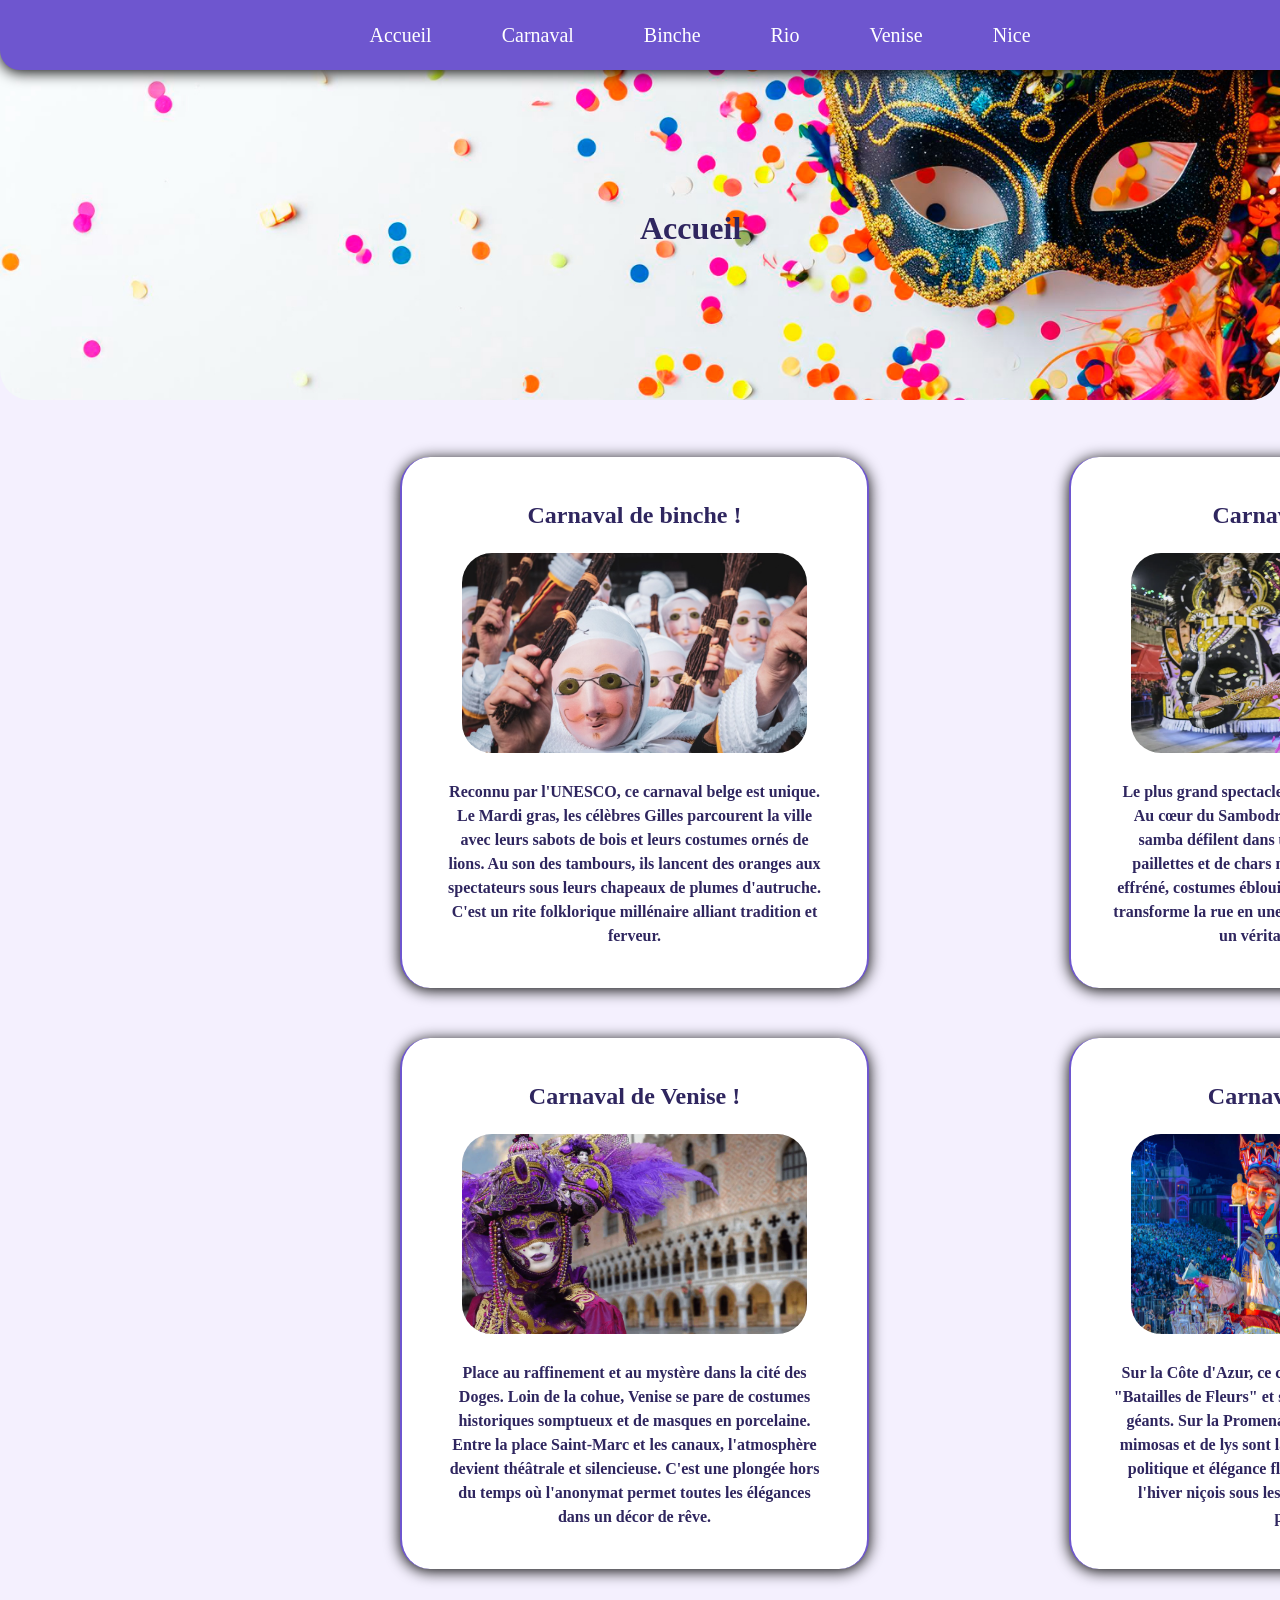
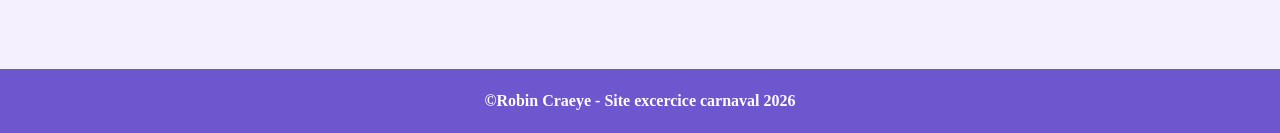
==== index.html @ aaf015d9 "Navbar + Structure" ====
<!doctype html>
<html lang="fr">
  <head>
    <meta charset="UTF-8" />
    <meta name="viewport" content="width=device-width, initial-scale=1.0" />
    <link rel="stylesheet" href="css/style.css" />
    <title>Document</title>
  </head>
  <body>
    <!-- NAV -->
    <div class="navbar">
      <nav>
        <ul>
          <li><a href="index.html">Accueil</a></li>
          <li><a href="carnaval.html">Carnaval</a></li>
          <li><a href="binche.html">Binche</a></li>
          <li><a href="rio.html">Rio</a></li>
          <li><a href="venise.html">Venise</a></li>
          <li><a href="nice.html">Nice</a></li>
        </ul>
      </nav>
    </div>
    <!-- HERO -->
    <div class="hero">
      <img src="medias/hero-carnaval.jpg" alt="Carnaval hero" />
      <h1>Accueil</h1>
    </div>
    <!-- BOUTON ACCUEIL -->
    <div class="container">
      <div class="btn-duo">
        <div class="btn-a">
          <a href="binche.html">
            <h2>Carnaval de binche !</h2>
            <img src="medias/binche-acc.jpg" alt="Binche Gilles" />
          </a>
          <p>
            Reconnu par l'UNESCO, ce carnaval belge est unique. Le Mardi gras,
            les célèbres Gilles parcourent la ville avec leurs sabots de bois et
            leurs costumes ornés de lions. Au son des tambours, ils lancent des
            oranges aux spectateurs sous leurs chapeaux de plumes d'autruche.
            C'est un rite folklorique millénaire alliant tradition et ferveur.
          </p>
        </div>
        <div class="btn-b">
          <a href="rio.html">
            <h2>Carnaval de Rio !</h2>
            <img src="medias/rio-accueil.jpg" alt="Carnaval Rio" />
          </a>
          <p>
            Le plus grand spectacle au monde embrase le Brésil ! Au cœur du
            Sambodrome, les meilleures écoles de samba défilent dans une
            explosion de plumes, de paillettes et de chars monumentaux. Entre
            rythme effréné, costumes éblouissants et chaleur tropicale, Rio
            transforme la rue en une fête géante où la danse devient un
            véritable art de vivre.
          </p>
        </div>
      </div>
      <div class="btn-duo">
        <div class="btn-a">
          <a href="venise.html">
            <h2>Carnaval de Venise !</h2>
            <img src="medias/venise-accueil.jpg" alt="Carnaval Venise" />
          </a>
          <p>
            Place au raffinement et au mystère dans la cité des Doges. Loin de
            la cohue, Venise se pare de costumes historiques somptueux et de
            masques en porcelaine. Entre la place Saint-Marc et les canaux,
            l'atmosphère devient théâtrale et silencieuse. C'est une plongée
            hors du temps où l'anonymat permet toutes les élégances dans un
            décor de rêve.
          </p>
        </div>
        <div class="btn-b">
          <a href="nice.html">
            <h2>Carnaval de Nice !</h2>
            <img src="medias/nice-accueil.jpg" alt="Carnaval Nice" />
          </a>
          <p>
            Sur la Côte d'Azur, ce carnaval brille par ses célèbres "Batailles
            de Fleurs" et ses défilés de chars allégoriques géants. Sur la
            Promenade des Anglais, des tonnes de mimosas et de lys sont lancées
            au public. Alliant satire politique et élégance florale, cet
            événement illumine l'hiver niçois sous les confettis et les lumières
            des parades.
          </p>
        </div>
      </div>
    </div>

    <!-- FOOTER -->

    <footer>&copy;Robin Craeye - Site excercice carnaval 2026</footer>
  </body>
</html>
---- css/style.css ----
* {
  margin: 0;
  line-height: 1.5;
}

body {
  background-color: #f4f0fe;
  color: #2f265f;
}

/* NAV */

nav {
  background-color: #6e56cf;
  padding: 20px;
  border-radius: 0 0 20px 20px;
  box-shadow: 0 2px 15px black;
  width: 100%;
  position: fixed;
  top: 0;
  z-index: 100;
}

nav ul {
  display: flex;
  justify-content: center;
  gap: 30px;
}

nav ul li {
  list-style-type: none;
  padding-left: 40px;
  font-size: 20px;
}

nav a {
  color: white;
  text-decoration: none;
}

nav a:hover {
  text-decoration: underline;
}

/* FOOTER */

footer {
  background-color: #6e56cf;
  padding: 20px;
  text-align: center;
  color: white;
  font-weight: 550;
}

/* HERO */

.hero {
  position: relative;
}

.hero img {
  width: 100%;
  height: 400px;
  object-fit: cover;
  border-radius: 30px;
}

.hero h1 {
  position: absolute;
  top: 50%;
  left: 50%;
  color: #2f265f;
}

/* CONTAINER */

.container {
  margin: 50px 400px;
}

/* BTN ACCUEIL */

.btn-duo {
  display: flex;
  gap: 200px;
  padding-bottom: 50px;
}

.btn-duo img {
  width: 345px;
  height: 200px;
  border-radius: 50px;
  padding: 20px;
}

.btn-a,
.btn-b {
  background-color: white;
  text-align: center;
  border-radius: 30px;
  box-shadow: 0 2px 15px black;
  padding: 40px;
  font-weight: 700;
  border-left: 2px solid #6e56cf;
  border-right: 2px solid #6e56cf;
}

.btn-a a,
.btn-b a {
  color: #2f265f;
  text-decoration: none;
}
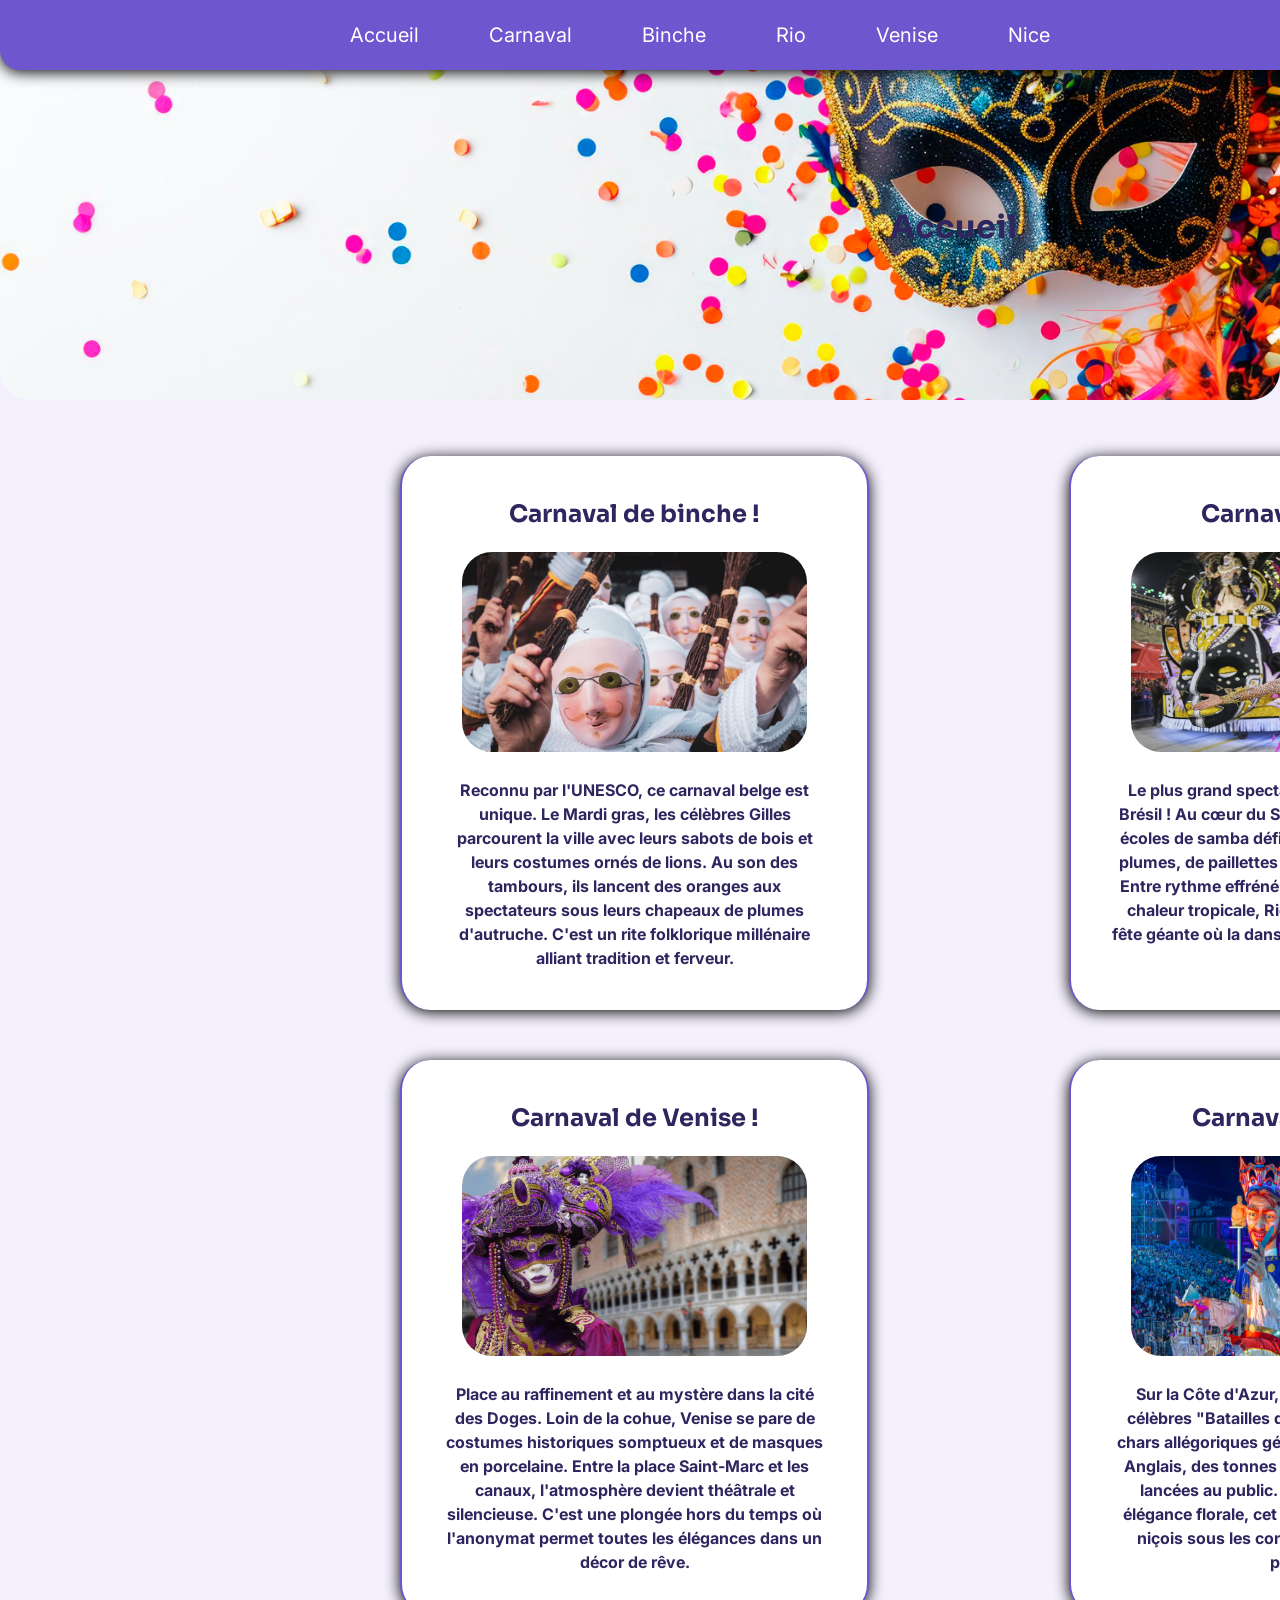
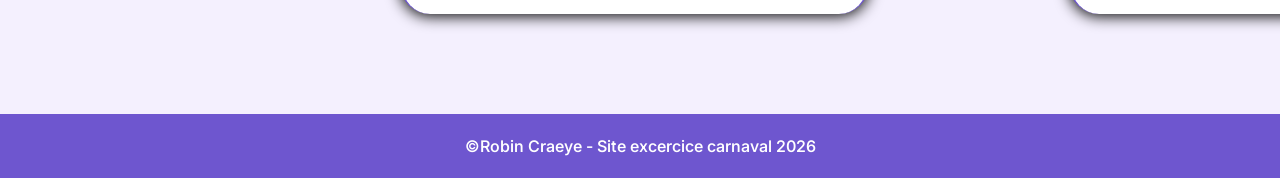
==== commit 75880559: "Page Binche done" ====
--- a/index.html
+++ b/index.html
@@ -4,6 +4,12 @@
     <meta charset="UTF-8" />
     <meta name="viewport" content="width=device-width, initial-scale=1.0" />
     <link rel="stylesheet" href="css/style.css" />
+    <link rel="preconnect" href="https://fonts.googleapis.com" />
+    <link rel="preconnect" href="https://fonts.gstatic.com" crossorigin />
+    <link
+      href="https://fonts.googleapis.com/css2?family=Inter:ital,opsz,wght@0,14..32,100..900;1,14..32,100..900&family=Sora:wght@100..800&display=swap"
+      rel="stylesheet"
+    />
     <title>Document</title>
   </head>
   <body>
--- a/css/style.css
+++ b/css/style.css
@@ -6,6 +6,13 @@
 body {
   background-color: #f4f0fe;
   color: #2f265f;
+  font-family: "Inter", sans-serif;
+}
+
+h1,
+h2,
+h3 {
+  font-family: "Sora", sans-serif;
 }
 
 /* NAV */
@@ -68,7 +75,7 @@
 .hero h1 {
   position: absolute;
   top: 50%;
-  left: 50%;
+  left: 890px;
   color: #2f265f;
 }
 
@@ -110,3 +117,100 @@
   color: #2f265f;
   text-decoration: none;
 }
+
+/* CONTENT */
+
+.content-subtitle {
+  background-color: #6e56cf;
+  height: 3px;
+  width: 200px;
+  margin: 0 auto;
+  margin-bottom: 30px;
+}
+
+.content {
+  font-weight: 550;
+  background-color: white;
+  border-radius: 20px;
+  border-left: 2px solid #6e56cf;
+  border-right: 2px solid #6e56cf;
+  box-shadow: 0 2px 15px black;
+  padding: 40px;
+  text-align: center;
+  margin-bottom: 40px;
+}
+
+.content img {
+  height: 60%;
+  width: 60%;
+  margin: 0 auto;
+  border-radius: 40px;
+  margin-bottom: 20px;
+}
+
+.content-b {
+  font-weight: 550;
+  background-color: white;
+  border-radius: 20px;
+  border-left: 2px solid #6e56cf;
+  border-right: 2px solid #6e56cf;
+  box-shadow: 0 2px 15px black;
+  padding: 40px;
+  margin-bottom: 40px;
+}
+
+.content-b h2 {
+  text-align: center;
+}
+
+.content-b h3 {
+  margin-bottom: 15px;
+}
+
+.content-b p {
+  margin-bottom: 15px;
+}
+
+.content-c {
+  font-weight: 550;
+  border-radius: 20px;
+  padding: 40px;
+  margin-bottom: 40px;
+  box-shadow: 0 2px 15px black;
+  background-color: #2f265f;
+  color: #ffffff;
+  border-left: 2px solid #ffffff;
+  border-right: 2px solid #ffffff;
+}
+
+.content-c h2 {
+  text-align: center;
+}
+
+.content-c li {
+  padding: 8px;
+}
+
+.schem {
+  height: 140px;
+  width: 100px;
+  float: right;
+  position: relative;
+  bottom: 50px;
+  border-radius: 20px;
+}
+
+.XXe {
+  height: 150px;
+  width: 250px;
+  float: left;
+  border-radius: 20px;
+  margin-right: 20px;
+}
+
+.gilles {
+  float: right;
+  border-radius: 20px;
+  box-shadow: 0 2px 15px black;
+  margin-left: 20px;
+}
